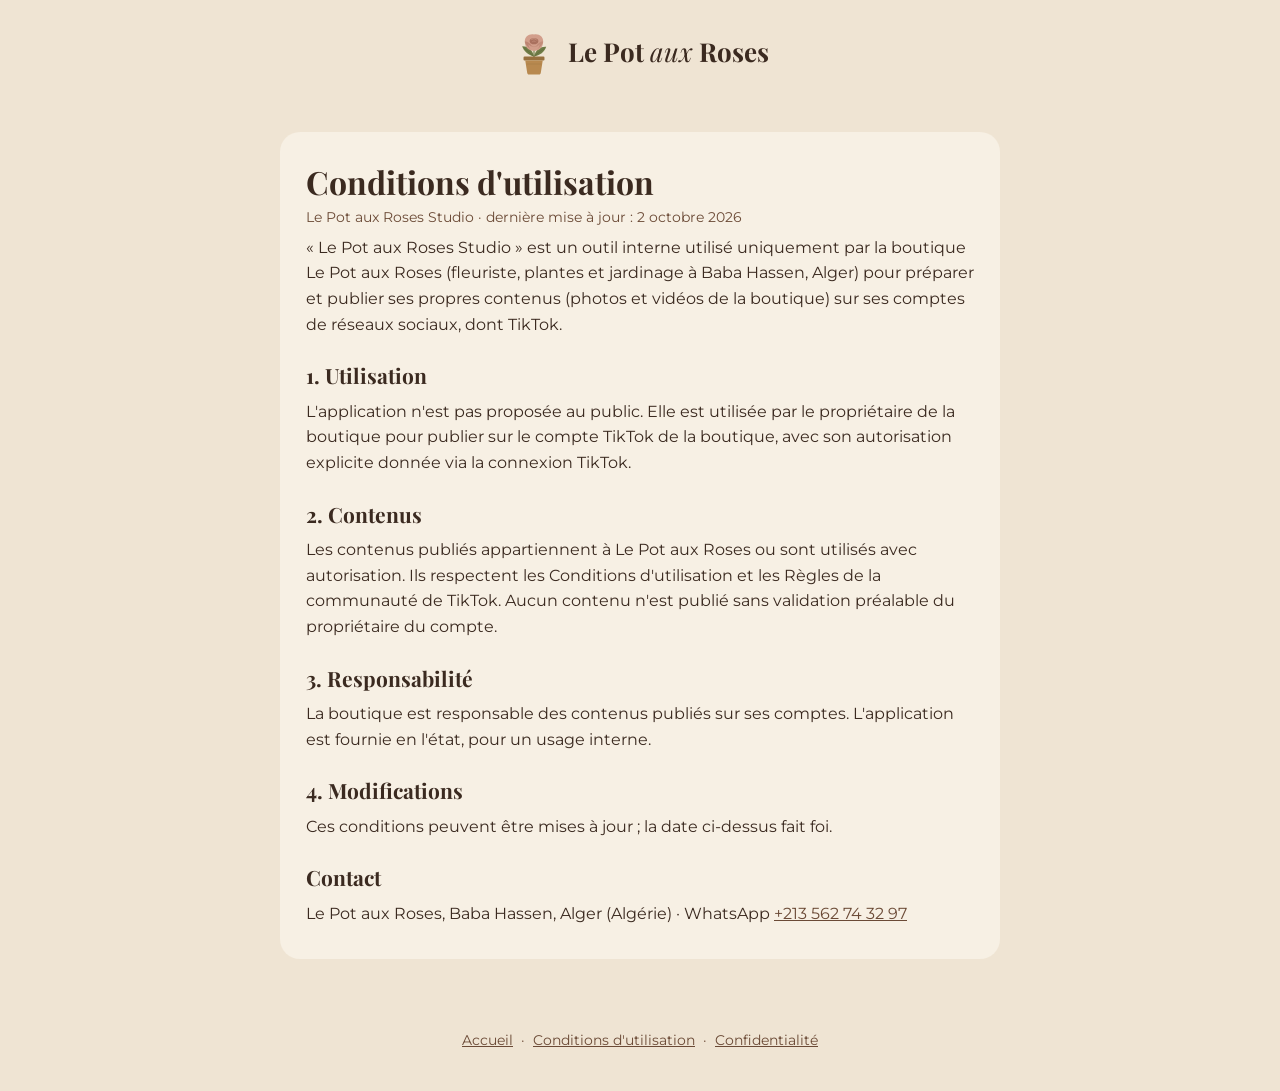
==== conditions.html @ df5e098e "Site Le Pot aux Roses : accueil, conditions d'utilisation, confidentialité Co-Authored-By: Claude Op" ====
<!doctype html>
<html lang="fr"><head><meta charset="utf-8"><meta name="viewport" content="width=device-width,initial-scale=1">
<title>Conditions d'utilisation · Le Pot aux Roses</title><link rel="icon" href="assets/icone.png"><link rel="stylesheet" href="assets/style.css"></head>
<body><header><a href="./"><img src="assets/symbole.svg" alt=""><span>Le Pot <i>aux</i> Roses</span></a></header>
<main class="wrap"><article class="legal"><h1>Conditions d'utilisation</h1><p class="muted">Le Pot aux Roses Studio · dernière mise à jour : 2 octobre 2026</p>
<p>« Le Pot aux Roses Studio » est un outil interne utilisé uniquement par la boutique Le Pot aux Roses (fleuriste, plantes et jardinage à Baba Hassen, Alger) pour préparer et publier ses propres contenus (photos et vidéos de la boutique) sur ses comptes de réseaux sociaux, dont TikTok.</p>
<h2>1. Utilisation</h2><p>L'application n'est pas proposée au public. Elle est utilisée par le propriétaire de la boutique pour publier sur le compte TikTok de la boutique, avec son autorisation explicite donnée via la connexion TikTok.</p>
<h2>2. Contenus</h2><p>Les contenus publiés appartiennent à Le Pot aux Roses ou sont utilisés avec autorisation. Ils respectent les Conditions d'utilisation et les Règles de la communauté de TikTok. Aucun contenu n'est publié sans validation préalable du propriétaire du compte.</p>
<h2>3. Responsabilité</h2><p>La boutique est responsable des contenus publiés sur ses comptes. L'application est fournie en l'état, pour un usage interne.</p>
<h2>4. Modifications</h2><p>Ces conditions peuvent être mises à jour ; la date ci-dessus fait foi.</p>
<h2>Contact</h2><p>Le Pot aux Roses, Baba Hassen, Alger (Algérie) · WhatsApp <a href="https://wa.me/213562743297">+213 562 74 32 97</a></p>
</article></main>
<footer><a href="./">Accueil</a>·<a href="conditions.html">Conditions d'utilisation</a>·<a href="confidentialite.html">Confidentialité</a></footer></body></html>
---- assets/style.css ----
@font-face{font-family:Playfair;src:url(fonts/playfair-display-latin-400-normal.woff2) format("woff2");font-weight:400}
@font-face{font-family:Playfair;src:url(fonts/playfair-display-latin-700-normal.woff2) format("woff2");font-weight:700}
@font-face{font-family:Playfair;src:url(fonts/playfair-display-latin-400-italic.woff2) format("woff2");font-style:italic}
@font-face{font-family:Montserrat;src:url(fonts/montserrat-latin-400-normal.woff2) format("woff2");font-weight:400}
@font-face{font-family:Montserrat;src:url(fonts/montserrat-latin-600-normal.woff2) format("woff2");font-weight:600}
@font-face{font-family:Cairo;src:url(fonts/cairo-arabic-400-normal.woff2) format("woff2")}
@font-face{font-family:Amiri;src:url(fonts/amiri-arabic-400-normal.woff2) format("woff2")}
:root{--lin:#EFE4D3;--sable:#E4D3BC;--ivoire:#F7F0E4;--noyer:#3B2A20;--noisette:#6B4A36;--olive:#6F7C46;--rose:#D29E8B;--or:#B8894F}
*{box-sizing:border-box;margin:0;padding:0}
body{background:var(--lin);color:var(--noyer);font-family:Montserrat,system-ui,sans-serif;line-height:1.6}
a{color:var(--noisette)}
.wrap{max-width:760px;margin:0 auto;padding:0 20px}
header{padding:28px 0;text-align:center}
header a{display:inline-flex;align-items:center;gap:12px;text-decoration:none;color:var(--noyer);font-family:Playfair,serif;font-weight:700;font-size:26px}
header img{width:44px;height:48px} header i{font-weight:400}
.hero{text-align:center;padding:40px 0 30px}
.hero img{width:180px;height:198px}
.hero h1{font-family:Playfair,serif;font-weight:700;font-size:clamp(38px,8vw,60px);line-height:1.05;margin-top:18px}
.hero h1 i{font-weight:400}
.tag{letter-spacing:.35em;text-transform:uppercase;color:var(--olive);font-weight:600;font-size:13px;margin-top:12px}
.ar{font-family:Cairo,Amiri,sans-serif;direction:rtl}
.hero .ar{font-family:Amiri,serif;font-size:28px;color:var(--noisette);margin-top:8px}
.lead{max-width:560px;margin:22px auto 0;font-size:17px}
.btns{display:flex;flex-wrap:wrap;gap:12px;justify-content:center;margin-top:30px}
.btn{display:inline-block;padding:14px 26px;border-radius:40px;text-decoration:none;font-weight:600}
.btn.p{background:var(--noisette);color:var(--ivoire)} .btn.s{background:var(--ivoire);color:var(--noyer);border:1.5px solid var(--or)}
.cards{display:grid;grid-template-columns:repeat(auto-fit,minmax(200px,1fr));gap:16px;margin:40px 0}
.card{background:var(--ivoire);border-radius:20px;padding:22px;border-top:5px solid var(--rose)}
.card:nth-child(2){border-top-color:var(--olive)} .card:nth-child(3){border-top-color:var(--or)}
.card h3{font-family:Playfair,serif;font-size:22px}
.legal{background:var(--ivoire);border-radius:20px;padding:32px 26px;margin:20px 0 40px}
.legal h1{font-family:Playfair,serif;font-size:32px;line-height:1.15;margin-bottom:6px}
.legal h2{font-family:Playfair,serif;font-size:21px;margin:22px 0 6px}
.legal p,.legal li{margin-top:6px} .legal ul{padding-left:20px}
.muted{color:var(--noisette);font-size:14px}
footer{text-align:center;padding:30px 0 40px;font-size:14px;color:var(--noisette)}
footer a{margin:0 8px}
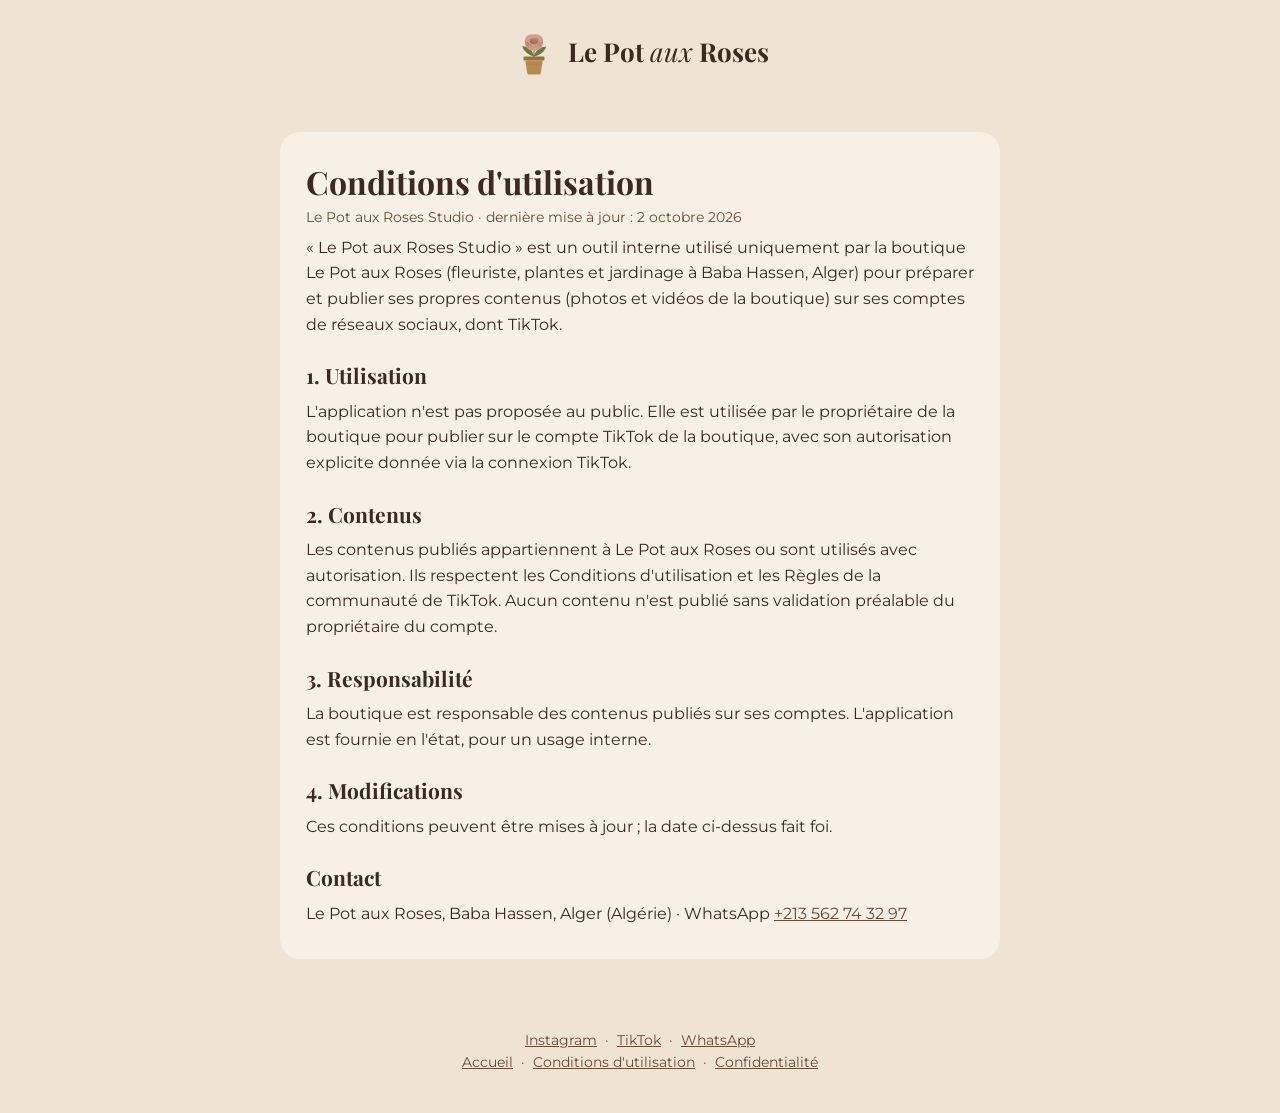
==== commit b51d2195: "Liens TikTok/Instagram/WhatsApp ; images du carrousel Dieffenbachia Co-Authored-By: Claude Opus 5.5 " ====
--- a/conditions.html
+++ b/conditions.html
@@ -10,4 +10,4 @@
 <h2>4. Modifications</h2><p>Ces conditions peuvent être mises à jour ; la date ci-dessus fait foi.</p>
 <h2>Contact</h2><p>Le Pot aux Roses, Baba Hassen, Alger (Algérie) · WhatsApp <a href="https://wa.me/213562743297">+213 562 74 32 97</a></p>
 </article></main>
-<footer><a href="./">Accueil</a>·<a href="conditions.html">Conditions d'utilisation</a>·<a href="confidentialite.html">Confidentialité</a></footer></body></html>
+<footer><a href="https://www.instagram.com/le.pot_aux_roses/">Instagram</a>·<a href="https://www.tiktok.com/@pot.aux.roses">TikTok</a>·<a href="https://wa.me/213562743297">WhatsApp</a><br><a href="./">Accueil</a>·<a href="conditions.html">Conditions d'utilisation</a>·<a href="confidentialite.html">Confidentialité</a></footer></body></html>
